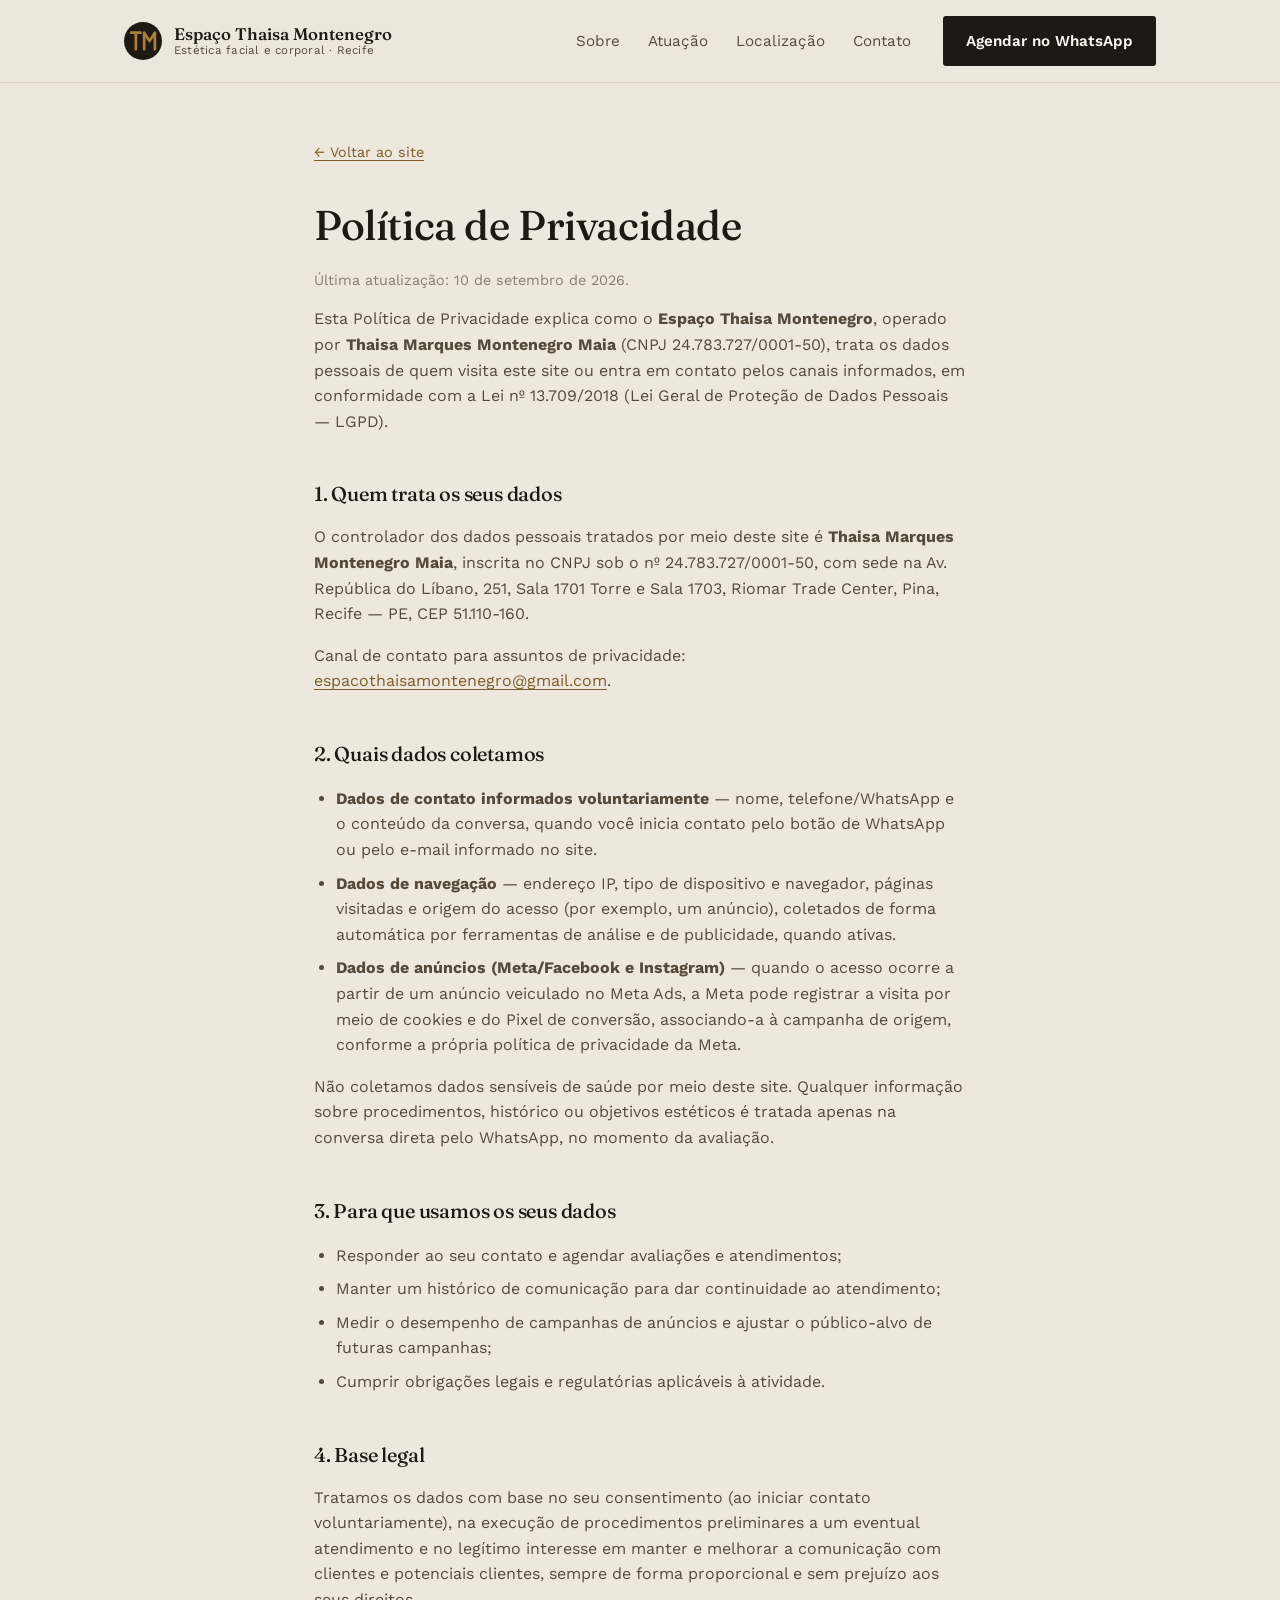
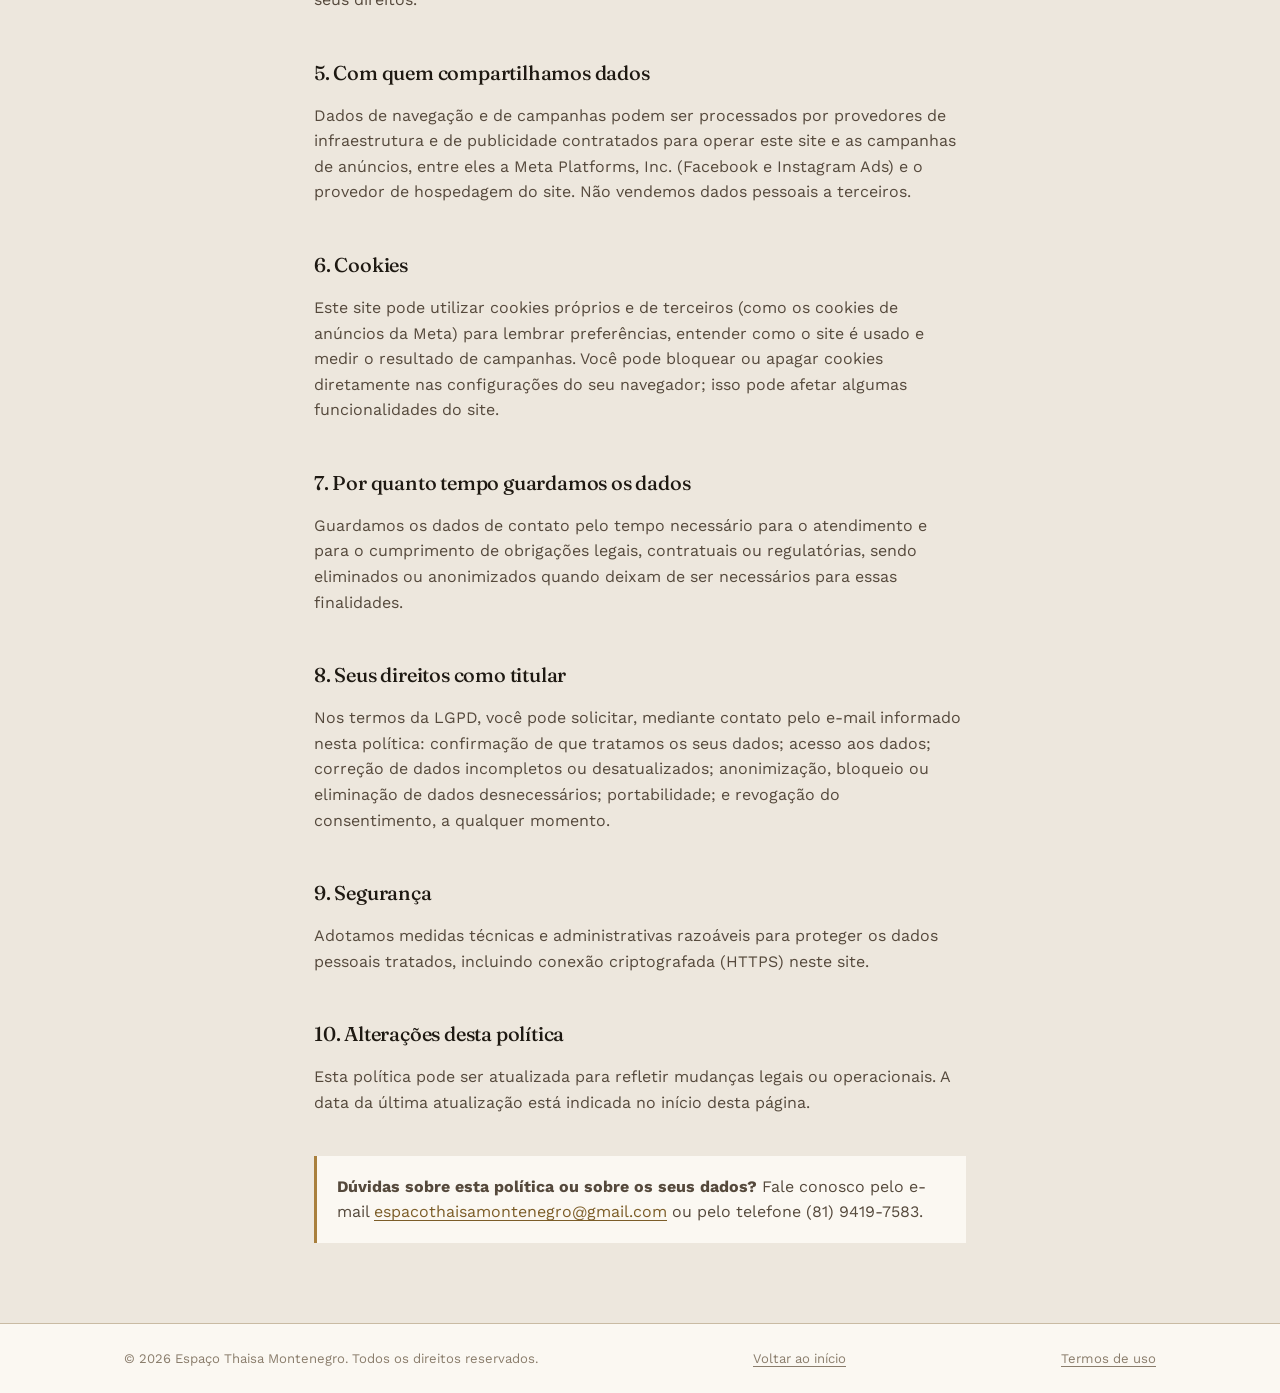
==== politica-de-privacidade.html @ 2fb1e8bc "Add files via upload" ====
<!DOCTYPE html>
<html lang="pt-BR">
<head>
<meta charset="UTF-8">
<meta name="viewport" content="width=device-width, initial-scale=1">
<title>Política de Privacidade | Espaço Thaisa Montenegro</title>
<meta name="description" content="Política de Privacidade do Espaço Thaisa Montenegro — como tratamos os dados pessoais de quem visita este site e entra em contato pelo WhatsApp.">
<link rel="canonical" href="https://espacothaisamontenegro.com.br/politica-de-privacidade.html">
<link rel="icon" href="favicon.svg" type="image/svg+xml">

<link rel="preconnect" href="https://fonts.googleapis.com">
<link rel="preconnect" href="https://fonts.gstatic.com" crossorigin>
<link href="https://fonts.googleapis.com/css2?family=Fraunces:ital,opsz,wght@0,9..144,380..620;1,9..144,380..500&family=Work+Sans:wght@400;500;600&display=swap" rel="stylesheet">
<link rel="stylesheet" href="styles.css">
</head>
<body>
<a class="skip-link" href="#conteudo">Pular para o conteúdo</a>

<header class="site-header">
  <div class="wrap">
    <a class="brand" href="index.html">
      <svg class="mark" viewBox="0 0 64 64" xmlns="http://www.w3.org/2000/svg" aria-hidden="true">
        <circle cx="32" cy="32" r="32" fill="#1E1912"/>
        <path d="M12 18 L28 18 M20 18 L20 46" fill="none" stroke="#A9803D" stroke-width="4.5" stroke-linecap="round" stroke-linejoin="round"/>
        <path d="M34 46 L34 18 L43 32 L52 18 L52 46" fill="none" stroke="#A9803D" stroke-width="4.5" stroke-linecap="round" stroke-linejoin="round"/>
      </svg>
      <span class="brand-name">
        <strong>Espaço Thaisa Montenegro</strong>
        <span>Estética facial e corporal · Recife</span>
      </span>
    </a>
    <button class="nav-toggle" type="button" aria-expanded="false" aria-controls="menu-principal" id="navToggle">
      <svg viewBox="0 0 24 24" fill="none" stroke="currentColor" stroke-width="2" aria-hidden="true"><path d="M3 6h18M3 12h18M3 18h18"/></svg>
      <span class="visually-hidden">Abrir menu</span>
    </button>
    <nav class="main-nav" id="menu-principal">
      <ul class="nav-links">
        <li><a href="index.html#sobre">Sobre</a></li>
        <li><a href="index.html#atuacao">Atuação</a></li>
        <li><a href="index.html#localizacao">Localização</a></li>
        <li><a href="index.html#contato">Contato</a></li>
      </ul>
      <a class="btn btn-primary" href="https://wa.me/5581984822268?text=Ol%C3%A1%2C%20vim%20pelo%20site%20e%20gostaria%20de%20agendar%20uma%20avalia%C3%A7%C3%A3o." data-whatsapp-cta>Agendar no WhatsApp</a>
    </nav>
  </div>
</header>

<main id="conteudo" class="legal-page">
  <div class="wrap">
    <a class="back-link" href="index.html">← Voltar ao site</a>
    <h1>Política de Privacidade</h1>
    <p class="updated">Última atualização: 10 de setembro de 2026.</p>

    <p>Esta Política de Privacidade explica como o <strong>Espaço Thaisa Montenegro</strong>, operado por <strong>Thaisa Marques Montenegro Maia</strong> (CNPJ 24.783.727/0001-50), trata os dados pessoais de quem visita este site ou entra em contato pelos canais informados, em conformidade com a Lei nº 13.709/2018 (Lei Geral de Proteção de Dados Pessoais — LGPD).</p>

    <h2>1. Quem trata os seus dados</h2>
    <p>O controlador dos dados pessoais tratados por meio deste site é <strong>Thaisa Marques Montenegro Maia</strong>, inscrita no CNPJ sob o nº 24.783.727/0001-50, com sede na Av. República do Líbano, 251, Sala 1701 Torre e Sala 1703, Riomar Trade Center, Pina, Recife — PE, CEP 51.110-160.</p>
    <p>Canal de contato para assuntos de privacidade: <a href="mailto:espacothaisamontenegro@gmail.com">espacothaisamontenegro@gmail.com</a>.</p>

    <h2>2. Quais dados coletamos</h2>
    <ul>
      <li><strong>Dados de contato informados voluntariamente</strong> — nome, telefone/WhatsApp e o conteúdo da conversa, quando você inicia contato pelo botão de WhatsApp ou pelo e-mail informado no site.</li>
      <li><strong>Dados de navegação</strong> — endereço IP, tipo de dispositivo e navegador, páginas visitadas e origem do acesso (por exemplo, um anúncio), coletados de forma automática por ferramentas de análise e de publicidade, quando ativas.</li>
      <li><strong>Dados de anúncios (Meta/Facebook e Instagram)</strong> — quando o acesso ocorre a partir de um anúncio veiculado no Meta Ads, a Meta pode registrar a visita por meio de cookies e do Pixel de conversão, associando-a à campanha de origem, conforme a própria política de privacidade da Meta.</li>
    </ul>
    <p>Não coletamos dados sensíveis de saúde por meio deste site. Qualquer informação sobre procedimentos, histórico ou objetivos estéticos é tratada apenas na conversa direta pelo WhatsApp, no momento da avaliação.</p>

    <h2>3. Para que usamos os seus dados</h2>
    <ul>
      <li>Responder ao seu contato e agendar avaliações e atendimentos;</li>
      <li>Manter um histórico de comunicação para dar continuidade ao atendimento;</li>
      <li>Medir o desempenho de campanhas de anúncios e ajustar o público-alvo de futuras campanhas;</li>
      <li>Cumprir obrigações legais e regulatórias aplicáveis à atividade.</li>
    </ul>

    <h2>4. Base legal</h2>
    <p>Tratamos os dados com base no seu consentimento (ao iniciar contato voluntariamente), na execução de procedimentos preliminares a um eventual atendimento e no legítimo interesse em manter e melhorar a comunicação com clientes e potenciais clientes, sempre de forma proporcional e sem prejuízo aos seus direitos.</p>

    <h2>5. Com quem compartilhamos dados</h2>
    <p>Dados de navegação e de campanhas podem ser processados por provedores de infraestrutura e de publicidade contratados para operar este site e as campanhas de anúncios, entre eles a Meta Platforms, Inc. (Facebook e Instagram Ads) e o provedor de hospedagem do site. Não vendemos dados pessoais a terceiros.</p>

    <h2>6. Cookies</h2>
    <p>Este site pode utilizar cookies próprios e de terceiros (como os cookies de anúncios da Meta) para lembrar preferências, entender como o site é usado e medir o resultado de campanhas. Você pode bloquear ou apagar cookies diretamente nas configurações do seu navegador; isso pode afetar algumas funcionalidades do site.</p>

    <h2>7. Por quanto tempo guardamos os dados</h2>
    <p>Guardamos os dados de contato pelo tempo necessário para o atendimento e para o cumprimento de obrigações legais, contratuais ou regulatórias, sendo eliminados ou anonimizados quando deixam de ser necessários para essas finalidades.</p>

    <h2>8. Seus direitos como titular</h2>
    <p>Nos termos da LGPD, você pode solicitar, mediante contato pelo e-mail informado nesta política: confirmação de que tratamos os seus dados; acesso aos dados; correção de dados incompletos ou desatualizados; anonimização, bloqueio ou eliminação de dados desnecessários; portabilidade; e revogação do consentimento, a qualquer momento.</p>

    <h2>9. Segurança</h2>
    <p>Adotamos medidas técnicas e administrativas razoáveis para proteger os dados pessoais tratados, incluindo conexão criptografada (HTTPS) neste site.</p>

    <h2>10. Alterações desta política</h2>
    <p>Esta política pode ser atualizada para refletir mudanças legais ou operacionais. A data da última atualização está indicada no início desta página.</p>

    <div class="legal-emergency-notice">
      <p><strong>Dúvidas sobre esta política ou sobre os seus dados?</strong> Fale conosco pelo e-mail <a href="mailto:espacothaisamontenegro@gmail.com">espacothaisamontenegro@gmail.com</a> ou pelo telefone (81) 9419-7583.</p>
    </div>
  </div>
</main>

<footer class="site-footer">
  <div class="wrap">
    <div class="footer-bottom-simple">
      <span>© <span id="anoAtual">2026</span> Espaço Thaisa Montenegro. Todos os direitos reservados.</span>
      <a href="index.html">Voltar ao início</a>
      <a href="termos-de-uso.html">Termos de uso</a>
    </div>
  </div>
</footer>

<script src="script.js" defer></script>
</body>
</html>
---- styles.css ----
/* ==========================================================================
   Espaço Thaisa Montenegro — design system
   Paleta: pedra quente + tinta profunda + latão envelhecido
   Tipografia: Fraunces (display) + Work Sans (texto/UI)
   ========================================================================== */

:root {
  --bg: #ede7dd;
  --surface: #fbf8f2;
  --ink: #1e1912;
  --ink-soft: #55493c;
  --ink-faint: #8a7d6c;
  --gold: #a9803d;
  --gold-deep: #7c5d28;
  --clay: #7a3f2c;
  --line: #ddd2bf;
  --line-strong: #c9bb a3;
  --line-strong: #c9bba3;

  --serif: "Fraunces", "Iowan Old Style", "Palatino Linotype", Georgia, serif;
  --sans: "Work Sans", "Segoe UI", -apple-system, BlinkMacSystemFont, Helvetica, Arial, sans-serif;

  --max: 1160px;
  --pad: clamp(20px, 5vw, 64px);
}

* { box-sizing: border-box; }

html { scroll-behavior: smooth; }

@media (prefers-reduced-motion: reduce) {
  html { scroll-behavior: auto; }
  * { animation-duration: 0.01ms !important; animation-iteration-count: 1 !important; transition-duration: 0.01ms !important; }
}

body {
  margin: 0;
  background: var(--bg);
  color: var(--ink);
  font-family: var(--sans);
  font-size: 16px;
  line-height: 1.6;
  -webkit-font-smoothing: antialiased;
  text-rendering: optimizeLegibility;
}

img, svg { max-width: 100%; display: block; }

a { color: var(--gold-deep); text-decoration-thickness: 1px; text-underline-offset: 3px; }
a:hover { color: var(--clay); }

:focus-visible {
  outline: 2px solid var(--clay);
  outline-offset: 3px;
}

.wrap {
  max-width: var(--max);
  margin: 0 auto;
  padding-left: var(--pad);
  padding-right: var(--pad);
}

.visually-hidden {
  position: absolute;
  width: 1px; height: 1px;
  overflow: hidden;
  clip: rect(0 0 0 0);
  white-space: nowrap;
}

h1, h2, h3 {
  font-family: var(--serif);
  font-weight: 480;
  letter-spacing: -0.01em;
  margin: 0;
  color: var(--ink);
}

p { margin: 0 0 1em; max-width: 62ch; }
p:last-child { margin-bottom: 0; }

.section-heading {
  font-size: clamp(1.8rem, 3vw, 2.6rem);
  line-height: 1.15;
  max-width: 20ch;
}

/* ---------- skip link ---------- */
.skip-link {
  position: absolute;
  left: -9999px;
  top: 0;
  background: var(--ink);
  color: var(--surface);
  padding: 12px 20px;
  z-index: 100;
}
.skip-link:focus {
  left: var(--pad);
  top: 12px;
}

/* ---------- header ---------- */
.site-header {
  position: sticky;
  top: 0;
  z-index: 40;
  background: rgba(237, 231, 221, 0.92);
  backdrop-filter: saturate(140%) blur(6px);
  border-bottom: 1px solid var(--line);
}

.site-header .wrap {
  display: flex;
  align-items: center;
  justify-content: space-between;
  padding-top: 16px;
  padding-bottom: 16px;
  gap: 24px;
}

.brand {
  display: flex;
  align-items: center;
  gap: 12px;
  text-decoration: none;
  color: var(--ink);
}

.brand .mark { width: 38px; height: 38px; flex: none; }

.brand-name {
  font-family: var(--serif);
  font-size: 1.05rem;
  line-height: 1.15;
}
.brand-name strong { display: block; font-weight: 560; }
.brand-name span { display: block; font-size: 0.72rem; color: var(--ink-soft); font-family: var(--sans); letter-spacing: 0.02em; }

.main-nav {
  display: flex;
  align-items: center;
  gap: 32px;
}

.main-nav .nav-links {
  display: flex;
  gap: 28px;
  list-style: none;
  margin: 0;
  padding: 0;
}

.main-nav .nav-links a {
  color: var(--ink-soft);
  text-decoration: none;
  font-size: 0.95rem;
}
.main-nav .nav-links a:hover { color: var(--clay); }

.btn {
  display: inline-flex;
  align-items: center;
  gap: 8px;
  border-radius: 3px;
  padding: 12px 22px;
  font-family: var(--sans);
  font-size: 0.95rem;
  font-weight: 600;
  text-decoration: none;
  border: 1px solid transparent;
  cursor: pointer;
  transition: background-color 160ms ease, color 160ms ease, border-color 160ms ease;
}

.btn-primary {
  background: var(--ink);
  color: var(--surface);
}
.btn-primary:hover { background: var(--clay); color: var(--surface); }

.btn-ghost {
  background: transparent;
  color: var(--ink);
  border-color: var(--line-strong);
}
.btn-ghost:hover { border-color: var(--clay); color: var(--clay); }

.nav-toggle {
  display: none;
  background: none;
  border: 1px solid var(--line-strong);
  border-radius: 3px;
  padding: 8px 10px;
  cursor: pointer;
}
.nav-toggle svg { width: 20px; height: 20px; }

/* ---------- hero ---------- */
.hero {
  padding-top: clamp(56px, 8vw, 104px);
  padding-bottom: clamp(56px, 8vw, 104px);
}

.hero .wrap {
  display: grid;
  grid-template-columns: 1.15fr 0.85fr;
  gap: clamp(32px, 6vw, 80px);
  align-items: center;
}

.hero-copy .kicker {
  font-family: var(--sans);
  font-size: 0.85rem;
  color: var(--ink-soft);
  margin: 0 0 18px;
}

.hero-copy h1 {
  font-size: clamp(2.4rem, 5vw, 3.6rem);
  line-height: 1.08;
  max-width: 14ch;
}

.hero-copy .lede {
  margin-top: 22px;
  font-size: 1.1rem;
  color: var(--ink-soft);
  max-width: 46ch;
}

.hero-cta {
  margin-top: 34px;
  display: flex;
  flex-wrap: wrap;
  gap: 14px;
  align-items: center;
}

.hero-cta .btn-primary { padding: 14px 26px; }

.hero-note {
  font-size: 0.85rem;
  color: var(--ink-faint);
}

.hero-figure {
  position: relative;
  display: flex;
  align-items: center;
  justify-content: center;
}

.hero-portrait {
  position: relative;
  margin: 0;
  max-width: 360px;
  width: 100%;
  border: 1px solid var(--line-strong);
  padding: 10px;
  background: var(--surface);
}

.hero-portrait img {
  width: 100%;
  height: auto;
  aspect-ratio: 3 / 4;
  object-fit: cover;
}

.hero-portrait-seal {
  position: absolute;
  bottom: -18px;
  left: -18px;
  width: 56px;
  height: 56px;
  filter: drop-shadow(0 4px 10px rgba(30, 25, 18, 0.25));
}

/* ---------- trust strip ---------- */
.trust-strip {
  border-top: 1px solid var(--line);
  border-bottom: 1px solid var(--line);
  background: var(--surface);
}

.trust-strip .wrap {
  display: grid;
  grid-template-columns: repeat(3, 1fr);
  gap: 24px;
  padding-top: 32px;
  padding-bottom: 32px;
}

.trust-item .trust-label {
  font-size: 0.78rem;
  color: var(--ink-faint);
  margin-bottom: 6px;
}

.trust-item .trust-value {
  font-family: var(--serif);
  font-size: 1.2rem;
  color: var(--ink);
}

/* ---------- generic section ---------- */
.section {
  padding-top: clamp(56px, 8vw, 96px);
  padding-bottom: clamp(56px, 8vw, 96px);
}

.section-alt { background: var(--surface); }

.section-head {
  display: grid;
  grid-template-columns: 1fr;
  gap: 20px;
  margin-bottom: 44px;
}

@media (min-width: 780px) {
  .section-head { grid-template-columns: 1.1fr 0.9fr; align-items: end; }
}

.section-head .section-intro {
  color: var(--ink-soft);
  align-self: end;
}

/* ---------- about ---------- */
.about-grid {
  display: grid;
  grid-template-columns: 1fr;
  gap: 40px;
}

@media (min-width: 780px) {
  .about-grid { grid-template-columns: 0.9fr 1.1fr; }
}

.about-timeline {
  border-left: 1px solid var(--line-strong);
  padding-left: 28px;
}

.about-timeline .tl-year {
  font-family: var(--serif);
  font-size: 2.1rem;
  color: var(--gold-deep);
  line-height: 1;
}

.about-timeline .tl-label {
  margin-top: 6px;
  color: var(--ink-soft);
  font-size: 0.95rem;
}

.about-timeline .tl-item + .tl-item { margin-top: 28px; }

.about-body p { color: var(--ink-soft); }
.about-body p + p { margin-top: 1em; }

/* ---------- services (menu style list) ---------- */
.menu-list {
  border-top: 1px solid var(--line-strong);
}

.menu-row {
  display: grid;
  grid-template-columns: 1fr;
  gap: 6px;
  padding: 26px 0;
  border-bottom: 1px solid var(--line);
}

@media (min-width: 700px) {
  .menu-row { grid-template-columns: 260px 1fr; gap: 32px; }
}

.menu-row h3 {
  font-size: 1.25rem;
  font-weight: 500;
}

.menu-row p { color: var(--ink-soft); margin: 0; max-width: 56ch; }

/* ---------- differentials ---------- */
.diff-grid {
  display: grid;
  grid-template-columns: 1fr;
  gap: 1px;
  background: var(--line);
  border: 1px solid var(--line);
}

@media (min-width: 700px) {
  .diff-grid { grid-template-columns: repeat(3, 1fr); }
}

.diff-card {
  background: var(--bg);
  padding: 32px 28px;
}

.diff-card h3 {
  font-size: 1.05rem;
  font-weight: 560;
  margin-bottom: 10px;
}

.diff-card p { color: var(--ink-soft); font-size: 0.95rem; margin: 0; }

/* ---------- location ---------- */
.location-grid {
  display: grid;
  grid-template-columns: 1fr;
  gap: 40px;
}

@media (min-width: 780px) {
  .location-grid { grid-template-columns: 1fr 1fr; }
}

.location-card {
  border: 1px solid var(--line-strong);
  padding: 32px;
  background: var(--surface);
}

.location-card dl { margin: 0; }
.location-card dt {
  font-size: 0.78rem;
  color: var(--ink-faint);
  margin-top: 18px;
}
.location-card dt:first-child { margin-top: 0; }
.location-card dd {
  margin: 4px 0 0;
  font-family: var(--serif);
  font-size: 1.05rem;
}

.map-frame {
  border: 1px solid var(--line-strong);
  min-height: 260px;
  display: flex;
  align-items: center;
  justify-content: center;
  flex-direction: column;
  gap: 14px;
  padding: 32px;
  text-align: left;
  background: var(--bg);
  background-image:
    linear-gradient(var(--line) 1px, transparent 1px),
    linear-gradient(90deg, var(--line) 1px, transparent 1px);
  background-size: 28px 28px;
}

.map-frame p { color: var(--ink-soft); max-width: 32ch; }

/* ---------- contact ---------- */
.contact-grid {
  display: grid;
  grid-template-columns: 1fr;
  gap: 40px;
}

@media (min-width: 780px) {
  .contact-grid { grid-template-columns: 1fr 1fr; }
}

.contact-list {
  list-style: none;
  margin: 24px 0 0;
  padding: 0;
  border-top: 1px solid var(--line-strong);
}

.contact-list li {
  padding: 18px 0;
  border-bottom: 1px solid var(--line);
  display: flex;
  justify-content: space-between;
  gap: 16px;
  flex-wrap: wrap;
}

.contact-list .c-label { color: var(--ink-faint); font-size: 0.85rem; }
.contact-list .c-value { font-family: var(--serif); font-size: 1.05rem; }
.contact-list .c-value a { color: var(--ink); text-decoration-color: var(--line-strong); }
.contact-list .c-value a:hover { color: var(--clay); text-decoration-color: var(--clay); }

.contact-panel {
  background: var(--ink);
  color: var(--surface);
  padding: 40px 36px;
}

.contact-panel h3 {
  color: var(--surface);
  font-size: 1.5rem;
  max-width: 16ch;
}

.contact-panel p { color: #d8cfc0; margin-top: 14px; }

.contact-panel .btn-primary {
  margin-top: 24px;
  background: var(--gold);
  color: var(--ink);
}
.contact-panel .btn-primary:hover { background: var(--surface); }

/* ---------- footer ---------- */
.site-footer {
  border-top: 1px solid var(--line-strong);
  background: var(--surface);
  font-size: 0.88rem;
  color: var(--ink-soft);
}

.footer-grid {
  display: grid;
  grid-template-columns: 1fr;
  gap: 32px;
  padding-top: 48px;
  padding-bottom: 32px;
}

@media (min-width: 780px) {
  .footer-grid { grid-template-columns: 1.2fr 1fr 1fr; }
}

.footer-col h4 {
  font-family: var(--sans);
  font-size: 0.78rem;
  color: var(--ink-faint);
  margin: 0 0 12px;
  font-weight: 600;
}

.footer-col ul { list-style: none; margin: 0; padding: 0; }
.footer-col li + li { margin-top: 8px; }
.footer-col a { color: var(--ink-soft); }

.footer-col .footer-tagline { max-width: 34ch; color: var(--ink-soft); }

.footer-bottom-simple {
  border-top: none;
  padding-top: 24px;
  padding-bottom: 24px;
  display: flex;
  flex-wrap: wrap;
  gap: 12px 24px;
  justify-content: space-between;
  font-size: 0.82rem;
  color: var(--ink-faint);
}
.footer-bottom-simple a { color: var(--ink-faint); }

.legal-block {
  border-top: 1px solid var(--line);
  padding-top: 20px;
  padding-bottom: 32px;
  line-height: 1.7;
}

.legal-block strong { color: var(--ink); }

.footer-bottom {
  border-top: 1px solid var(--line);
  padding-top: 18px;
  padding-bottom: 24px;
  display: flex;
  flex-wrap: wrap;
  gap: 12px 24px;
  justify-content: space-between;
  font-size: 0.82rem;
  color: var(--ink-faint);
}

.footer-bottom a { color: var(--ink-faint); }

/* ---------- legal pages (política / termos) ---------- */
.legal-page {
  padding-top: 56px;
  padding-bottom: 80px;
}

.legal-page .wrap { max-width: 780px; }

.legal-page h1 {
  font-size: clamp(1.9rem, 4vw, 2.6rem);
}

.legal-page .updated { color: var(--ink-faint); font-size: 0.9rem; margin-top: 10px; }

.legal-page h2 {
  font-size: 1.25rem;
  margin-top: 44px;
  margin-bottom: 14px;
}

.legal-page p, .legal-page li { color: var(--ink-soft); max-width: 68ch; }
.legal-page ul, .legal-page ol { padding-left: 22px; }
.legal-page li + li { margin-top: 8px; }

.legal-emergency-notice {
  margin-top: 40px;
  padding: 18px 20px;
  border-left: 3px solid var(--gold);
  background: var(--surface);
}

.back-link { display: inline-block; margin-bottom: 28px; font-size: 0.9rem; }

/* ---------- responsive nav ---------- */
@media (max-width: 860px) {
  .nav-toggle { display: inline-flex; align-items: center; justify-content: center; }

  .main-nav {
    position: fixed;
    inset: 0 0 0 auto;
    width: min(320px, 84vw);
    background: var(--surface);
    flex-direction: column;
    align-items: stretch;
    padding: 96px 28px 28px;
    gap: 28px;
    transform: translateX(100%);
    transition: transform 220ms ease;
    box-shadow: -8px 0 30px rgba(30, 25, 18, 0.15);
  }

  .main-nav.is-open { transform: translateX(0); }

  .main-nav .nav-links {
    flex-direction: column;
    gap: 20px;
  }

  .main-nav .nav-links a { font-size: 1.05rem; }

  .hero .wrap { grid-template-columns: 1fr; }
  .hero-figure { order: -1; margin-bottom: 8px; }
  .hero-portrait { max-width: 240px; }
}

@media (max-width: 700px) {
  .trust-strip .wrap { grid-template-columns: 1fr; gap: 18px; }
}
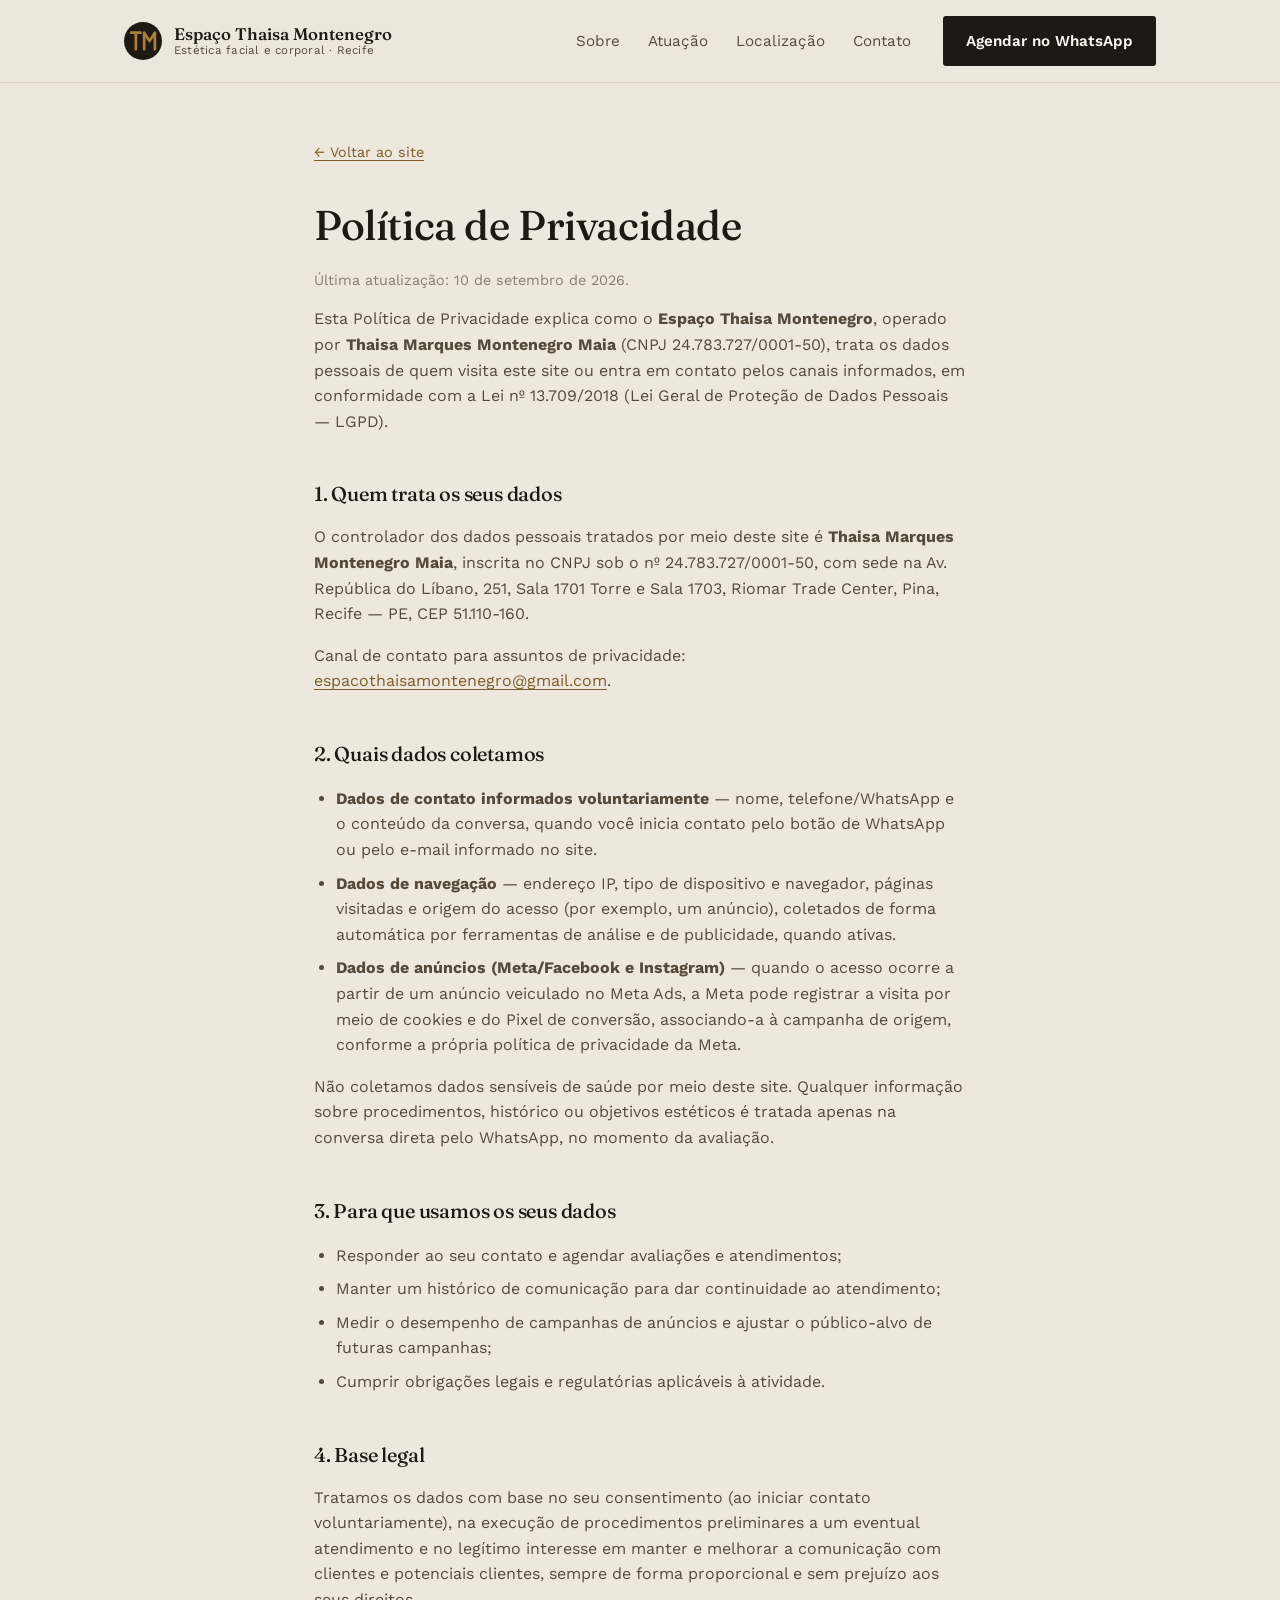
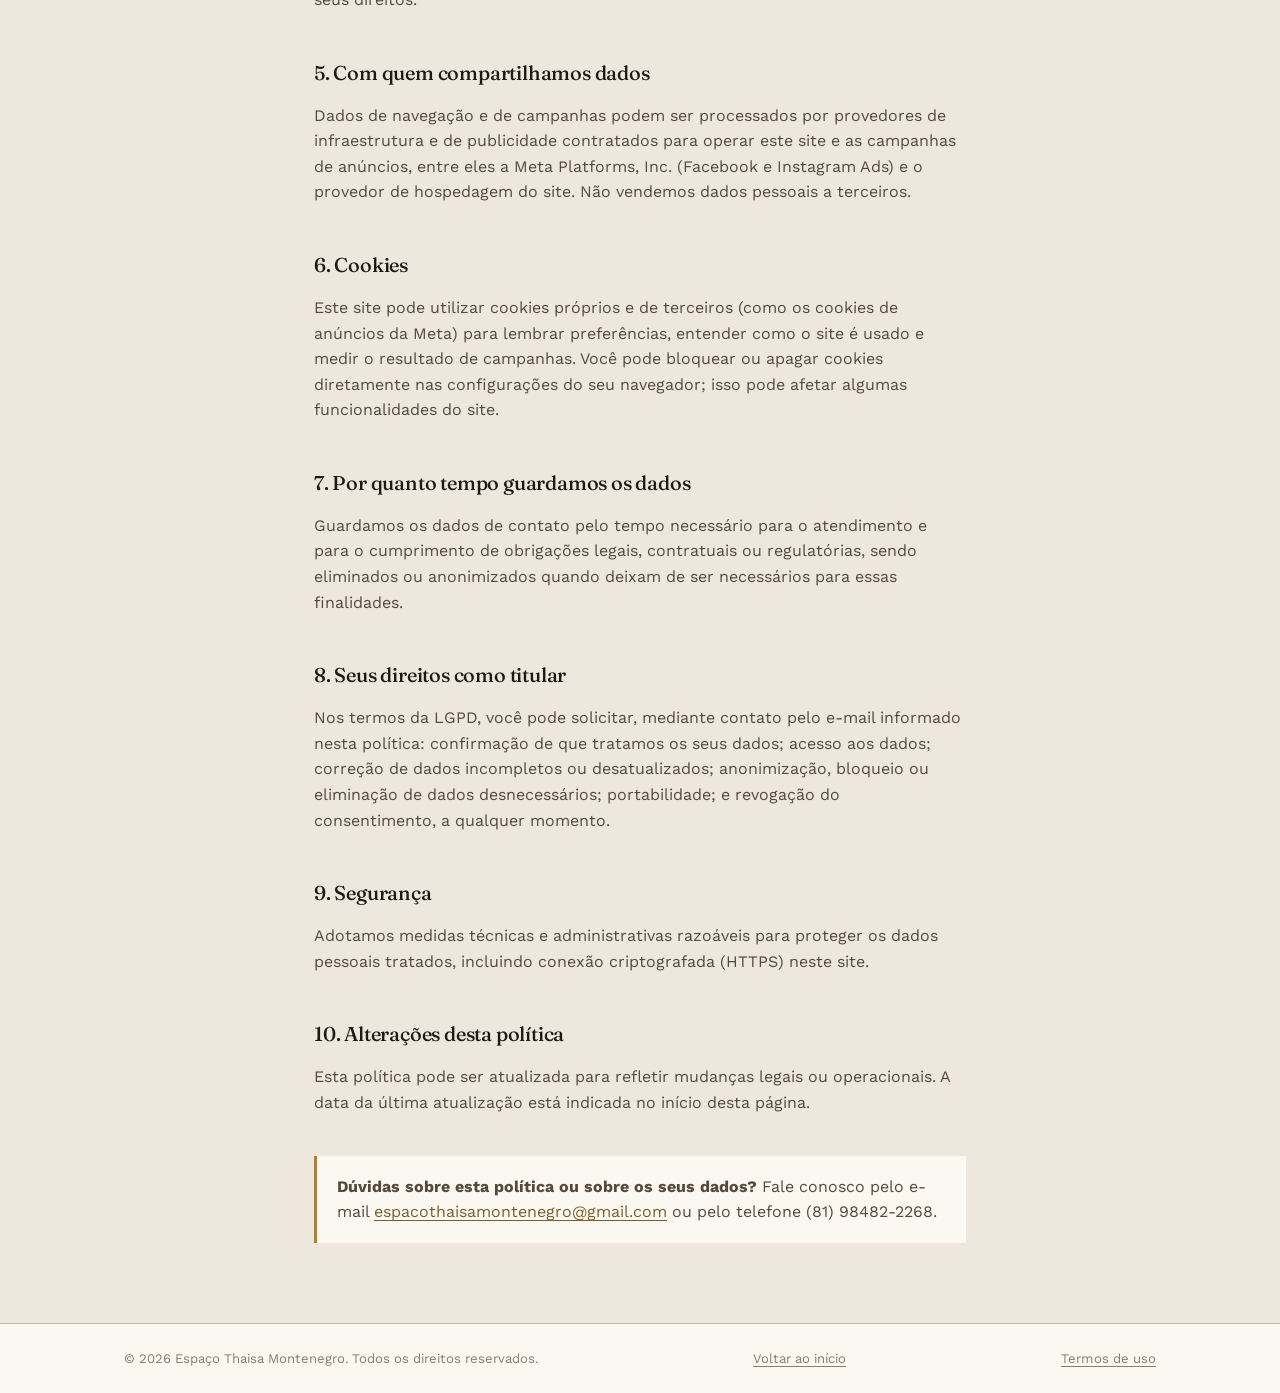
==== commit b86b691d: "Fix institutional phone number to match CNPJ registration The card lists a single phone, (81) 8482-2" ====
--- a/politica-de-privacidade.html
+++ b/politica-de-privacidade.html
@@ -5,7 +5,7 @@
 <meta name="viewport" content="width=device-width, initial-scale=1">
 <title>Política de Privacidade | Espaço Thaisa Montenegro</title>
 <meta name="description" content="Política de Privacidade do Espaço Thaisa Montenegro — como tratamos os dados pessoais de quem visita este site e entra em contato pelo WhatsApp.">
-<link rel="canonical" href="https://espacothaisamontenegro.com.br/politica-de-privacidade.html">
+<link rel="canonical" href="https://lp.thaisamontenegro.com.br/politica-de-privacidade.html">
 <link rel="icon" href="favicon.svg" type="image/svg+xml">
 
 <link rel="preconnect" href="https://fonts.googleapis.com">
@@ -95,7 +95,7 @@
     <p>Esta política pode ser atualizada para refletir mudanças legais ou operacionais. A data da última atualização está indicada no início desta página.</p>
 
     <div class="legal-emergency-notice">
-      <p><strong>Dúvidas sobre esta política ou sobre os seus dados?</strong> Fale conosco pelo e-mail <a href="mailto:espacothaisamontenegro@gmail.com">espacothaisamontenegro@gmail.com</a> ou pelo telefone (81) 9419-7583.</p>
+      <p><strong>Dúvidas sobre esta política ou sobre os seus dados?</strong> Fale conosco pelo e-mail <a href="mailto:espacothaisamontenegro@gmail.com">espacothaisamontenegro@gmail.com</a> ou pelo telefone (81) 98482-2268.</p>
     </div>
   </div>
 </main>
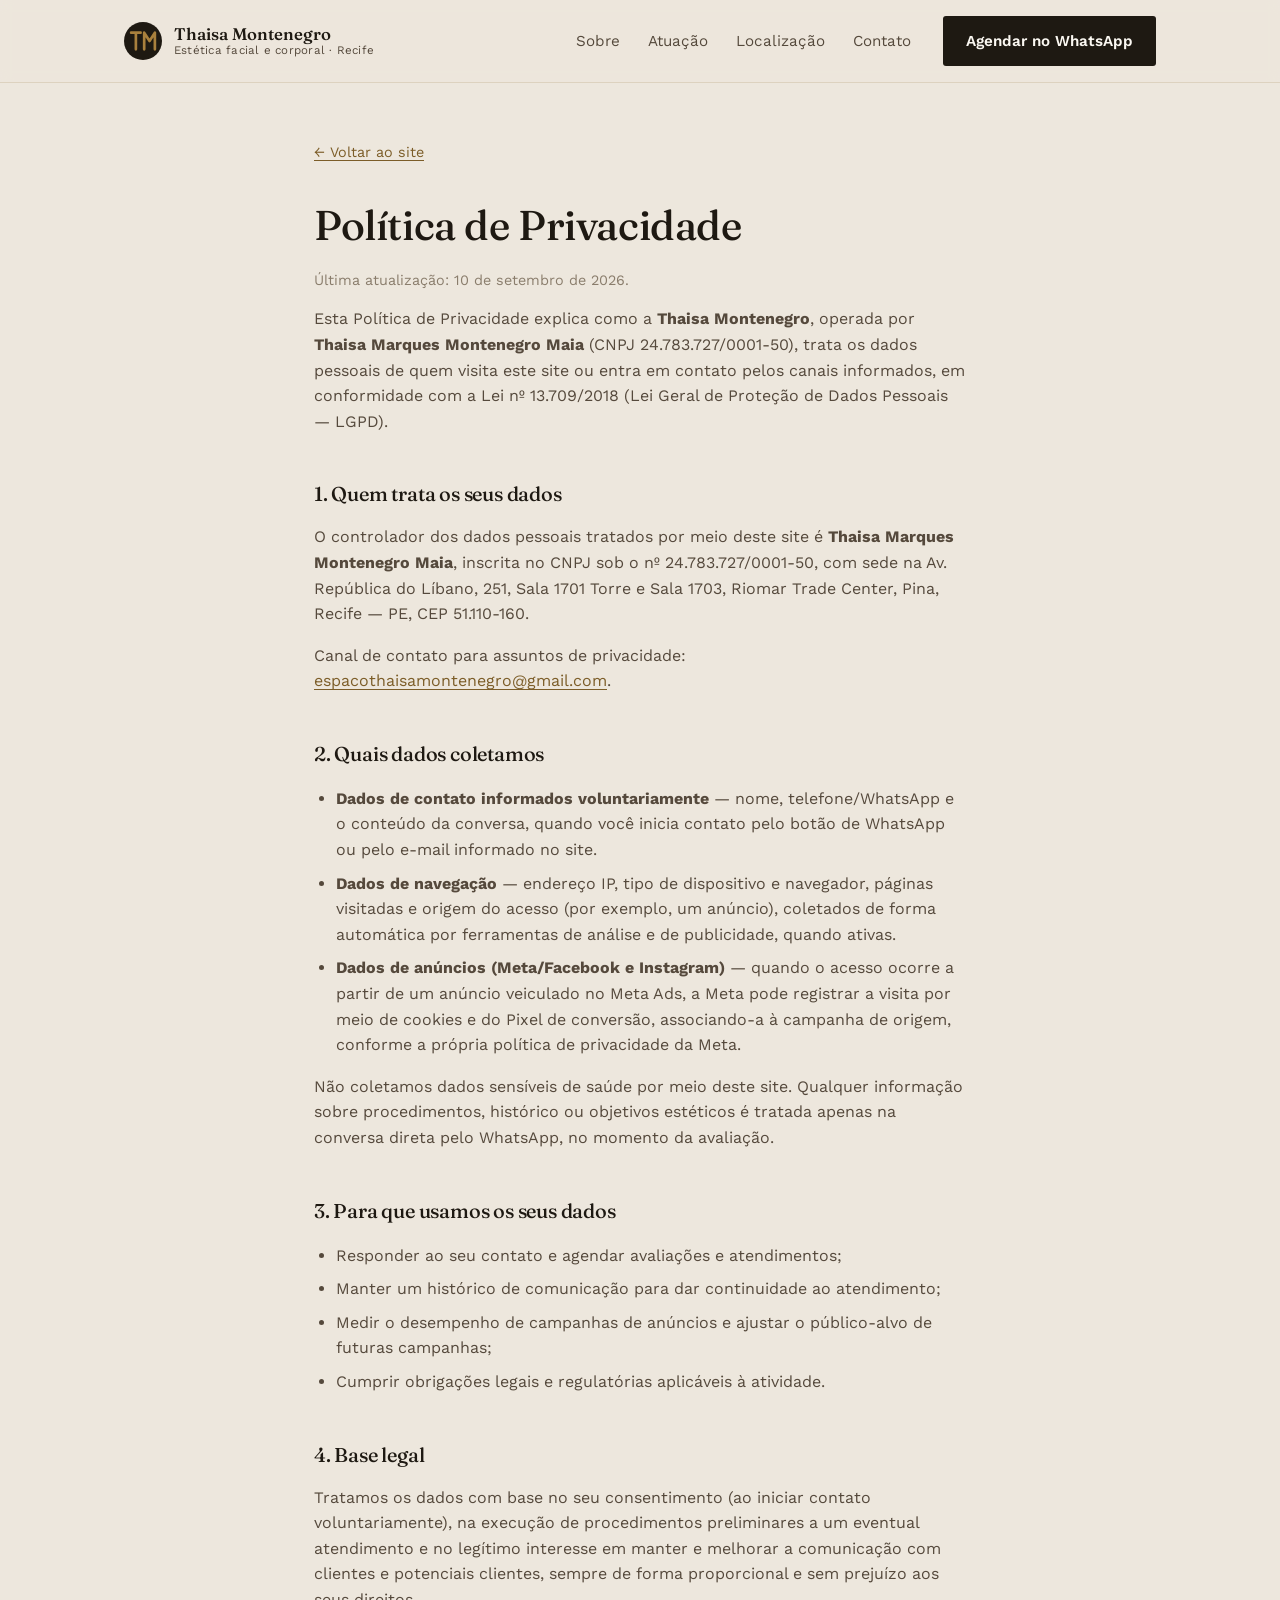
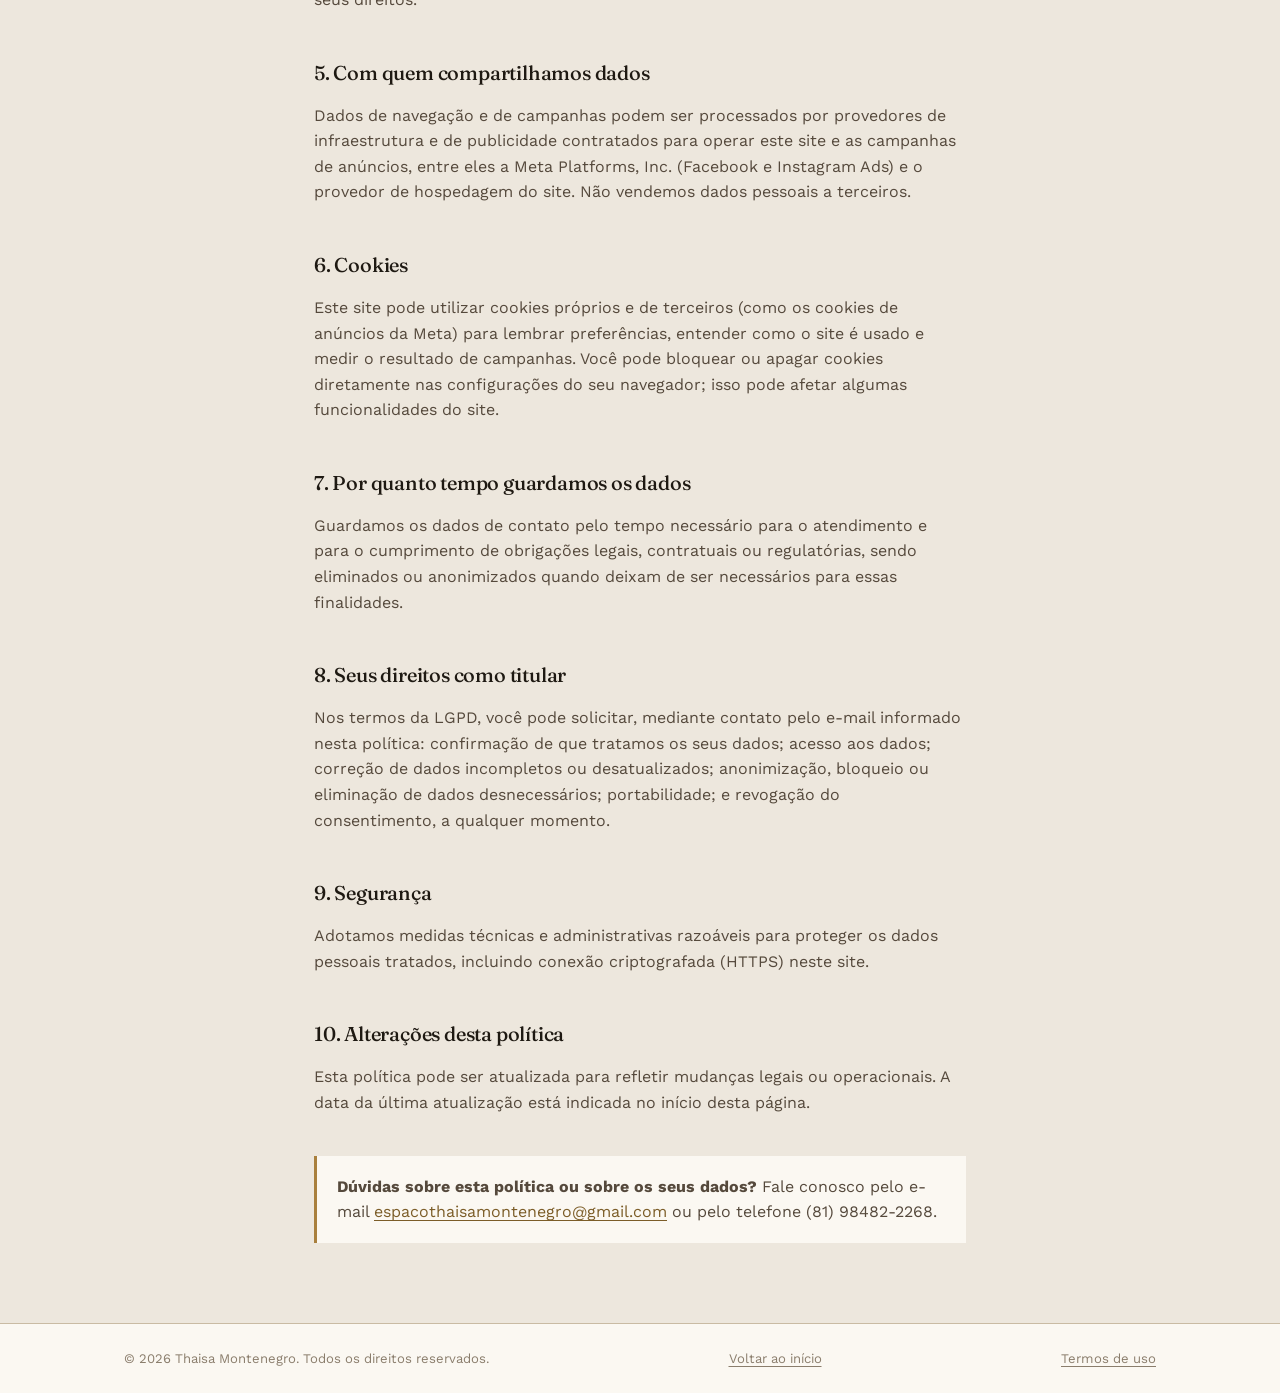
==== commit 3d976c25: "Confirm brand name as "Thaisa Montenegro" and add two new photos Rename the brand throughout the sit" ====
--- a/politica-de-privacidade.html
+++ b/politica-de-privacidade.html
@@ -3,8 +3,8 @@
 <head>
 <meta charset="UTF-8">
 <meta name="viewport" content="width=device-width, initial-scale=1">
-<title>Política de Privacidade | Espaço Thaisa Montenegro</title>
-<meta name="description" content="Política de Privacidade do Espaço Thaisa Montenegro — como tratamos os dados pessoais de quem visita este site e entra em contato pelo WhatsApp.">
+<title>Política de Privacidade | Thaisa Montenegro</title>
+<meta name="description" content="Política de Privacidade da Thaisa Montenegro — como tratamos os dados pessoais de quem visita este site e entra em contato pelo WhatsApp.">
 <link rel="canonical" href="https://lp.thaisamontenegro.com.br/politica-de-privacidade.html">
 <link rel="icon" href="favicon.svg" type="image/svg+xml">
 
@@ -25,7 +25,7 @@
         <path d="M34 46 L34 18 L43 32 L52 18 L52 46" fill="none" stroke="#A9803D" stroke-width="4.5" stroke-linecap="round" stroke-linejoin="round"/>
       </svg>
       <span class="brand-name">
-        <strong>Espaço Thaisa Montenegro</strong>
+        <strong>Thaisa Montenegro</strong>
         <span>Estética facial e corporal · Recife</span>
       </span>
     </a>
@@ -51,7 +51,7 @@
     <h1>Política de Privacidade</h1>
     <p class="updated">Última atualização: 10 de setembro de 2026.</p>
 
-    <p>Esta Política de Privacidade explica como o <strong>Espaço Thaisa Montenegro</strong>, operado por <strong>Thaisa Marques Montenegro Maia</strong> (CNPJ 24.783.727/0001-50), trata os dados pessoais de quem visita este site ou entra em contato pelos canais informados, em conformidade com a Lei nº 13.709/2018 (Lei Geral de Proteção de Dados Pessoais — LGPD).</p>
+    <p>Esta Política de Privacidade explica como a <strong>Thaisa Montenegro</strong>, operada por <strong>Thaisa Marques Montenegro Maia</strong> (CNPJ 24.783.727/0001-50), trata os dados pessoais de quem visita este site ou entra em contato pelos canais informados, em conformidade com a Lei nº 13.709/2018 (Lei Geral de Proteção de Dados Pessoais — LGPD).</p>
 
     <h2>1. Quem trata os seus dados</h2>
     <p>O controlador dos dados pessoais tratados por meio deste site é <strong>Thaisa Marques Montenegro Maia</strong>, inscrita no CNPJ sob o nº 24.783.727/0001-50, com sede na Av. República do Líbano, 251, Sala 1701 Torre e Sala 1703, Riomar Trade Center, Pina, Recife — PE, CEP 51.110-160.</p>
@@ -103,7 +103,7 @@
 <footer class="site-footer">
   <div class="wrap">
     <div class="footer-bottom-simple">
-      <span>© <span id="anoAtual">2026</span> Espaço Thaisa Montenegro. Todos os direitos reservados.</span>
+      <span>© <span id="anoAtual">2026</span> Thaisa Montenegro. Todos os direitos reservados.</span>
       <a href="index.html">Voltar ao início</a>
       <a href="termos-de-uso.html">Termos de uso</a>
     </div>
--- a/styles.css
+++ b/styles.css
@@ -1,5 +1,5 @@
 /* ==========================================================================
-   Espaço Thaisa Montenegro — design system
+   Thaisa Montenegro — design system
    Paleta: pedra quente + tinta profunda + latão envelhecido
    Tipografia: Fraunces (display) + Work Sans (texto/UI)
    ========================================================================== */
@@ -362,6 +362,38 @@
 
 .about-body p { color: var(--ink-soft); }
 .about-body p + p { margin-top: 1em; }
+
+.about-gallery {
+  display: grid;
+  grid-template-columns: 1fr;
+  gap: 24px;
+  margin-top: 40px;
+}
+
+@media (min-width: 700px) {
+  .about-gallery { grid-template-columns: 1fr 1fr; max-width: 620px; }
+}
+
+.framed-photo {
+  margin: 0;
+  border: 1px solid var(--line-strong);
+  padding: 10px;
+  background: var(--surface);
+}
+
+.framed-photo img {
+  width: 100%;
+  height: auto;
+  aspect-ratio: 2 / 3;
+  object-fit: cover;
+  display: block;
+}
+
+.framed-photo figcaption {
+  margin-top: 10px;
+  font-size: 0.82rem;
+  color: var(--ink-faint);
+}
 
 /* ---------- services (menu style list) ---------- */
 .menu-list {
